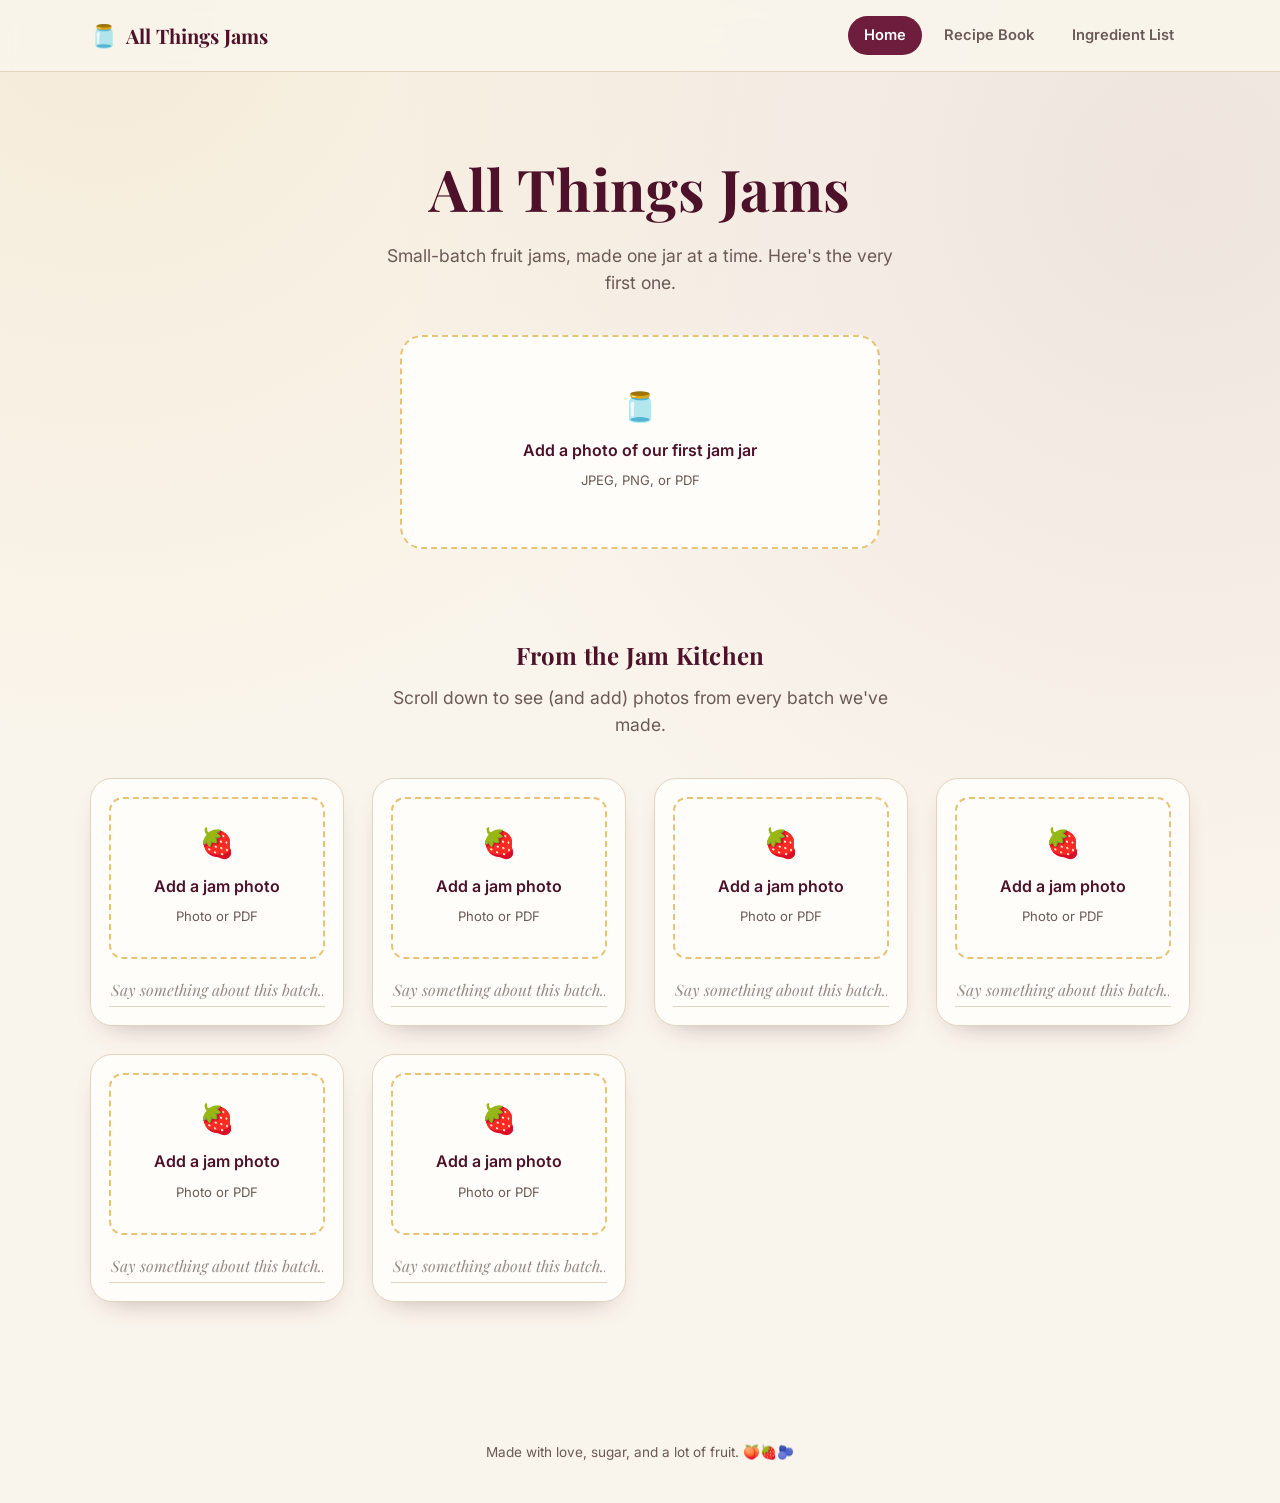
==== index.html @ bbb7286c "Add initial site: home, recipe book, ingredient list Static HTML/CSS/JS site with no build step or b" ====
<!DOCTYPE html>
<html lang="en">
<head>
  <meta charset="UTF-8" />
  <meta name="viewport" content="width=device-width, initial-scale=1.0" />
  <title>All Things Jams</title>
  <meta name="description" content="Home-made small-batch jams — the story, the jars, the recipes." />
  <link rel="preconnect" href="https://fonts.googleapis.com" />
  <link rel="preconnect" href="https://fonts.gstatic.com" crossorigin />
  <link href="https://fonts.googleapis.com/css2?family=Playfair+Display:wght@600;700&family=Inter:wght@400;500;600;700&display=swap" rel="stylesheet" />
  <link rel="stylesheet" href="css/styles.css" />
</head>
<body>

  <nav class="site-nav">
    <div class="site-nav__inner">
      <a class="site-nav__brand" href="index.html">
        <span class="site-nav__brand-mark" aria-hidden="true">🫙</span>
        All Things Jams
      </a>
      <ul class="site-nav__links">
        <li><a href="index.html" class="is-active">Home</a></li>
        <li><a href="recipe-book.html">Recipe Book</a></li>
        <li><a href="ingredients.html">Ingredient List</a></li>
      </ul>
    </div>
  </nav>

  <main>
    <section class="hero container">
      <h1 class="hero__title">All Things Jams</h1>
      <p class="hero__subtitle">Small-batch fruit jams, made one jar at a time. Here's the very first one.</p>
      <div class="hero__dropzone-wrap">
        <label class="dropzone dropzone--hero" for="heroFileInput" id="heroDropzone">
          <span class="dropzone__icon" aria-hidden="true">🫙</span>
          <span class="dropzone__label">Add a photo of our first jam jar</span>
          <span class="dropzone__hint">JPEG, PNG, or PDF</span>
          <span class="dropzone__filename"></span>
          <input type="file" id="heroFileInput" accept="image/*,.pdf" />
        </label>
      </div>
    </section>

    <section class="gallery container">
      <div class="gallery__heading">
        <h2>From the Jam Kitchen</h2>
        <p class="hero__subtitle" style="margin-bottom:0;">Scroll down to see (and add) photos from every batch we've made.</p>
      </div>
      <div class="gallery__grid" id="galleryGrid"></div>
    </section>
  </main>

  <footer class="site-footer">Made with love, sugar, and a lot of fruit. 🍑🍓🫐</footer>

  <script src="js/storage.js"></script>
  <script src="js/scroll-reveal.js"></script>
  <script src="js/home.js"></script>
</body>
</html>
---- css/styles.css ----
/* ==========================================================================
   All Things Jams — shared design system
   ========================================================================== */

:root {
  --color-bg: #faf5ec;
  --color-surface: #fffdf9;
  --color-surface-alt: #f4e9da;
  --color-primary: #6f1d3c;
  --color-primary-dark: #4d1229;
  --color-primary-soft: #9c3f61;
  --color-accent: #c8932f;
  --color-accent-soft: #e6c375;
  --color-text: #2c1a1f;
  --color-text-muted: #6b5a56;
  --color-border: #e3d4bf;
  --shadow-soft: 0 12px 30px -18px rgba(78, 24, 44, 0.45);
  --shadow-lift: 0 20px 45px -20px rgba(78, 24, 44, 0.55);
  --radius-lg: 22px;
  --radius-md: 14px;
  --radius-sm: 8px;
  --font-display: 'Playfair Display', Georgia, 'Times New Roman', serif;
  --font-body: 'Inter', -apple-system, BlinkMacSystemFont, 'Segoe UI', sans-serif;
}

* {
  box-sizing: border-box;
}

html {
  scroll-behavior: smooth;
}

body {
  margin: 0;
  background: var(--color-bg);
  background-image:
    radial-gradient(circle at 8% 0%, rgba(200, 147, 47, 0.10), transparent 40%),
    radial-gradient(circle at 92% 12%, rgba(111, 29, 60, 0.08), transparent 45%);
  color: var(--color-text);
  font-family: var(--font-body);
  line-height: 1.55;
  -webkit-font-smoothing: antialiased;
}

h1, h2, h3, h4 {
  font-family: var(--font-display);
  color: var(--color-primary-dark);
  margin: 0 0 0.4em;
  letter-spacing: 0.01em;
}

p {
  margin: 0 0 1em;
}

a {
  color: var(--color-primary);
}

button {
  font-family: inherit;
}

img {
  max-width: 100%;
  display: block;
}

.container {
  width: min(1100px, 92%);
  margin: 0 auto;
}

/* ---------------------------------------------------------------------- */
/* Site nav                                                                */
/* ---------------------------------------------------------------------- */

.site-nav {
  position: sticky;
  top: 0;
  z-index: 40;
  background: rgba(250, 245, 236, 0.9);
  backdrop-filter: blur(10px);
  border-bottom: 1px solid var(--color-border);
}

.site-nav__inner {
  width: min(1100px, 92%);
  margin: 0 auto;
  display: flex;
  align-items: center;
  justify-content: space-between;
  padding: 16px 0;
}

.site-nav__brand {
  font-family: var(--font-display);
  font-size: 1.25rem;
  font-weight: 700;
  color: var(--color-primary-dark);
  text-decoration: none;
  display: flex;
  align-items: center;
  gap: 8px;
}

.site-nav__brand-mark {
  font-size: 1.4rem;
}

.site-nav__links {
  display: flex;
  gap: 6px;
  list-style: none;
  margin: 0;
  padding: 0;
}

.site-nav__links a {
  display: inline-block;
  padding: 8px 16px;
  border-radius: 999px;
  text-decoration: none;
  color: var(--color-text-muted);
  font-weight: 600;
  font-size: 0.92rem;
  transition: background 0.2s ease, color 0.2s ease;
}

.site-nav__links a:hover {
  background: var(--color-surface-alt);
  color: var(--color-primary-dark);
}

.site-nav__links a.is-active {
  background: var(--color-primary);
  color: #fff;
}

/* ---------------------------------------------------------------------- */
/* Hero (home page)                                                        */
/* ---------------------------------------------------------------------- */

.hero {
  text-align: center;
  padding: 72px 0 48px;
}

.hero__title {
  font-size: clamp(2.4rem, 5vw, 3.6rem);
  margin-bottom: 0.15em;
}

.hero__subtitle {
  color: var(--color-text-muted);
  font-size: 1.1rem;
  max-width: 46ch;
  margin: 0 auto 2.2em;
}

.hero__dropzone-wrap {
  max-width: 480px;
  margin: 0 auto;
}

/* ---------------------------------------------------------------------- */
/* Drop-zone component                                                     */
/* ---------------------------------------------------------------------- */

.dropzone {
  display: flex;
  flex-direction: column;
  align-items: center;
  justify-content: center;
  gap: 8px;
  border: 2px dashed var(--color-accent-soft);
  border-radius: var(--radius-lg);
  background: var(--color-surface);
  padding: 36px 20px;
  cursor: pointer;
  text-align: center;
  transition: border-color 0.2s ease, background 0.2s ease, transform 0.2s ease;
}

.dropzone:hover {
  border-color: var(--color-accent);
  transform: translateY(-2px);
}

.dropzone:focus-within {
  outline: 3px solid var(--color-accent-soft);
  outline-offset: 2px;
}

.dropzone__icon {
  font-size: 1.8rem;
}

.dropzone__label {
  font-weight: 600;
  color: var(--color-primary-dark);
}

.dropzone__hint {
  font-size: 0.82rem;
  color: var(--color-text-muted);
}

.dropzone__filename {
  font-size: 0.82rem;
  color: var(--color-primary);
  font-weight: 600;
  word-break: break-all;
}

.dropzone input[type='file'] {
  position: absolute;
  width: 1px;
  height: 1px;
  opacity: 0;
  overflow: hidden;
}

.dropzone.has-file {
  border-style: solid;
  border-color: var(--color-primary-soft);
  background: #fff6ea;
}

.dropzone--hero {
  padding: 48px 24px;
}

.dropzone--compact {
  padding: 22px 14px;
  border-radius: var(--radius-md);
}

/* ---------------------------------------------------------------------- */
/* Scroll-reveal gallery (home page)                                       */
/* ---------------------------------------------------------------------- */

.gallery {
  padding: 40px 0 100px;
}

.gallery__heading {
  text-align: center;
  margin-bottom: 40px;
}

.gallery__grid {
  display: grid;
  grid-template-columns: repeat(auto-fit, minmax(240px, 1fr));
  gap: 28px;
}

.reveal {
  opacity: 0;
  transform: translateY(36px);
  transition: opacity 0.7s cubic-bezier(0.22, 0.61, 0.36, 1), transform 0.7s cubic-bezier(0.22, 0.61, 0.36, 1);
}

.reveal.is-visible {
  opacity: 1;
  transform: translateY(0);
}

.gallery-card {
  background: var(--color-surface);
  border-radius: var(--radius-lg);
  padding: 18px;
  box-shadow: var(--shadow-soft);
  border: 1px solid var(--color-border);
}

.gallery-card__caption {
  margin-top: 14px;
  width: 100%;
  border: none;
  background: transparent;
  border-bottom: 1px solid var(--color-border);
  font-family: var(--font-display);
  font-style: italic;
  font-size: 0.98rem;
  color: var(--color-text);
  padding: 6px 2px;
}

.gallery-card__caption:focus {
  outline: none;
  border-bottom-color: var(--color-accent);
}

.gallery-card__caption::placeholder {
  color: var(--color-text-muted);
  opacity: 0.7;
}

/* ---------------------------------------------------------------------- */
/* Buttons                                                                  */
/* ---------------------------------------------------------------------- */

.btn {
  display: inline-flex;
  align-items: center;
  justify-content: center;
  gap: 8px;
  border: none;
  border-radius: 999px;
  padding: 10px 22px;
  font-weight: 600;
  font-size: 0.92rem;
  cursor: pointer;
  transition: transform 0.15s ease, box-shadow 0.15s ease, background 0.15s ease;
}

.btn:active {
  transform: translateY(1px);
}

.btn--primary {
  background: var(--color-primary);
  color: #fff;
  box-shadow: var(--shadow-soft);
}

.btn--primary:hover {
  background: var(--color-primary-dark);
}

.btn--secondary {
  background: transparent;
  color: var(--color-primary);
  border: 1.5px solid var(--color-primary-soft);
}

.btn--secondary:hover {
  background: var(--color-surface-alt);
}

.btn--ghost {
  background: transparent;
  color: var(--color-text-muted);
  border: 1.5px solid var(--color-border);
}

.btn--ghost:hover {
  color: var(--color-text);
  border-color: var(--color-text-muted);
}

.btn--danger {
  background: transparent;
  color: #a23b3b;
  border: 1.5px solid #e2b8b8;
  padding: 6px 12px;
  font-size: 0.8rem;
}

.btn--danger:hover {
  background: #fbeeee;
}

.btn--sm {
  padding: 6px 14px;
  font-size: 0.82rem;
}

/* ---------------------------------------------------------------------- */
/* Recipe Book page                                                        */
/* ---------------------------------------------------------------------- */

.page-header {
  padding: 56px 0 20px;
  position: relative;
}

.page-header__title {
  font-size: clamp(2rem, 4vw, 2.8rem);
}

.page-header__subtitle {
  color: var(--color-text-muted);
  max-width: 60ch;
}

.hamburger-btn {
  position: absolute;
  top: 56px;
  right: 0;
  width: 48px;
  height: 48px;
  border-radius: 50%;
  border: 1px solid var(--color-border);
  background: var(--color-surface);
  display: flex;
  flex-direction: column;
  align-items: center;
  justify-content: center;
  gap: 5px;
  cursor: pointer;
  box-shadow: var(--shadow-soft);
}

.hamburger-btn span {
  display: block;
  width: 20px;
  height: 2px;
  background: var(--color-primary-dark);
  border-radius: 2px;
  transition: transform 0.2s ease, opacity 0.2s ease;
}

.hamburger-btn[aria-expanded='true'] span:nth-child(1) {
  transform: translateY(7px) rotate(45deg);
}

.hamburger-btn[aria-expanded='true'] span:nth-child(2) {
  opacity: 0;
}

.hamburger-btn[aria-expanded='true'] span:nth-child(3) {
  transform: translateY(-7px) rotate(-45deg);
}

.batches {
  display: flex;
  flex-direction: column;
  gap: 32px;
  padding: 20px 0 100px;
}

.batch-card {
  background: var(--color-surface);
  border: 1px solid var(--color-border);
  border-radius: var(--radius-lg);
  padding: 28px;
  box-shadow: var(--shadow-soft);
  transition: opacity 0.2s ease, max-height 0.2s ease;
}

.batch-card[hidden] {
  display: none;
}

.batch-card__header {
  display: flex;
  align-items: baseline;
  justify-content: space-between;
  gap: 20px;
  flex-wrap: wrap;
  border-bottom: 1px solid var(--color-border);
  padding-bottom: 18px;
  margin-bottom: 18px;
}

.batch-card__title {
  font-size: 1.5rem;
  margin: 0;
  white-space: nowrap;
}

.batch-card__fields {
  display: grid;
  grid-template-columns: repeat(auto-fit, minmax(160px, 1fr));
  gap: 14px;
  margin-bottom: 8px;
}

.field {
  display: flex;
  flex-direction: column;
  gap: 4px;
}

.field label {
  font-size: 0.72rem;
  text-transform: uppercase;
  letter-spacing: 0.06em;
  color: var(--color-text-muted);
  font-weight: 700;
}

.field input,
.field select,
.field textarea {
  font-family: inherit;
  font-size: 0.95rem;
  padding: 9px 12px;
  border-radius: var(--radius-sm);
  border: 1px solid var(--color-border);
  background: #fff;
  color: var(--color-text);
}

.field input:focus,
.field select:focus,
.field textarea:focus {
  outline: 2px solid var(--color-accent-soft);
  outline-offset: 1px;
  border-color: var(--color-accent);
}

.quantity-field {
  display: flex;
  gap: 6px;
}

.quantity-field input {
  flex: 1 1 auto;
  min-width: 0;
}

.quantity-field select {
  flex: 0 0 auto;
}

.ingredients-table {
  width: 100%;
  border-collapse: collapse;
  margin-top: 6px;
  font-size: 0.92rem;
}

.ingredients-table th {
  text-align: left;
  font-size: 0.72rem;
  text-transform: uppercase;
  letter-spacing: 0.05em;
  color: var(--color-text-muted);
  padding: 6px 8px;
  border-bottom: 1px solid var(--color-border);
}

.ingredients-table td {
  padding: 8px;
  border-bottom: 1px solid #f0e6d6;
}

.ingredients-table tr:last-child td {
  border-bottom: none;
}

.ingredients-empty {
  color: var(--color-text-muted);
  font-size: 0.9rem;
  font-style: italic;
  padding: 10px 4px;
}

/* ---------------------------------------------------------------------- */
/* Hamburger side panel                                                    */
/* ---------------------------------------------------------------------- */

.panel-overlay {
  position: fixed;
  inset: 0;
  background: rgba(44, 26, 31, 0.4);
  opacity: 0;
  pointer-events: none;
  transition: opacity 0.25s ease;
  z-index: 50;
}

.panel-overlay.is-open {
  opacity: 1;
  pointer-events: auto;
}

.side-panel {
  position: fixed;
  top: 0;
  right: 0;
  height: 100%;
  width: min(420px, 92vw);
  background: var(--color-bg);
  box-shadow: -20px 0 45px -20px rgba(78, 24, 44, 0.5);
  transform: translateX(100%);
  transition: transform 0.3s cubic-bezier(0.22, 0.61, 0.36, 1);
  z-index: 51;
  overflow-y: auto;
  padding: 28px 24px 60px;
}

.side-panel.is-open {
  transform: translateX(0);
}

.side-panel__close {
  background: none;
  border: none;
  font-size: 1.3rem;
  cursor: pointer;
  color: var(--color-text-muted);
  float: right;
}

.side-panel h3 {
  font-size: 1.15rem;
  margin-top: 30px;
}

.side-panel h3:first-of-type {
  margin-top: 6px;
}

fieldset {
  border: none;
  padding: 0;
  margin: 0 0 18px;
}

.tabs {
  display: flex;
  gap: 6px;
  margin-bottom: 14px;
}

.tabs button {
  flex: 1;
  padding: 8px 6px;
  border-radius: var(--radius-sm);
  border: 1px solid var(--color-border);
  background: var(--color-surface);
  color: var(--color-text-muted);
  font-weight: 600;
  font-size: 0.8rem;
  cursor: pointer;
}

.tabs button.is-active {
  background: var(--color-primary);
  border-color: var(--color-primary);
  color: #fff;
}

.tab-panel {
  display: none;
}

.tab-panel.is-active {
  display: block;
}

.ingredient-row {
  display: grid;
  grid-template-columns: 2fr 1fr 1fr auto;
  gap: 8px;
  margin-bottom: 8px;
  align-items: center;
}

.parse-results-table {
  width: 100%;
  border-collapse: collapse;
  margin: 10px 0;
  font-size: 0.85rem;
}

.parse-results-table th {
  text-align: left;
  font-size: 0.68rem;
  text-transform: uppercase;
  color: var(--color-text-muted);
  padding: 4px 4px;
}

.parse-results-table td {
  padding: 4px 4px;
}

.parse-results-table input {
  width: 100%;
  padding: 5px 7px;
  font-size: 0.85rem;
  border-radius: var(--radius-sm);
  border: 1px solid var(--color-border);
}

.help-text {
  font-size: 0.78rem;
  color: var(--color-text-muted);
  margin: -6px 0 12px;
}

.badge {
  display: inline-block;
  padding: 2px 9px;
  border-radius: 999px;
  background: var(--color-surface-alt);
  color: var(--color-primary-dark);
  font-size: 0.7rem;
  font-weight: 700;
  text-transform: uppercase;
  letter-spacing: 0.04em;
}

/* ---------------------------------------------------------------------- */
/* Ingredient list / checklist page                                        */
/* ---------------------------------------------------------------------- */

.checklist {
  list-style: none;
  margin: 0;
  padding: 0;
  display: flex;
  flex-direction: column;
  gap: 2px;
  background: var(--color-surface);
  border: 1px solid var(--color-border);
  border-radius: var(--radius-lg);
  overflow: hidden;
  box-shadow: var(--shadow-soft);
}

.checklist li {
  display: flex;
  align-items: center;
  gap: 14px;
  padding: 14px 20px;
  border-bottom: 1px solid #f0e6d6;
}

.checklist li:last-child {
  border-bottom: none;
}

.checklist input[type='checkbox'] {
  width: 20px;
  height: 20px;
  accent-color: var(--color-primary);
}

.checklist__name {
  flex: 1;
  font-weight: 600;
}

.checklist__qty {
  color: var(--color-text-muted);
  font-size: 0.9rem;
}

.checklist li.is-checked .checklist__name {
  text-decoration: line-through;
  color: var(--color-text-muted);
}

.empty-state {
  text-align: center;
  padding: 60px 20px;
  color: var(--color-text-muted);
}

.page-actions {
  display: flex;
  justify-content: flex-end;
  gap: 10px;
  margin-bottom: 20px;
}

footer.site-footer {
  text-align: center;
  padding: 40px 0;
  color: var(--color-text-muted);
  font-size: 0.85rem;
}

@media (max-width: 640px) {
  .hamburger-btn {
    top: 44px;
  }
  .batch-card__header {
    flex-direction: column;
    align-items: flex-start;
  }
  .ingredient-row {
    grid-template-columns: 1fr;
  }
}
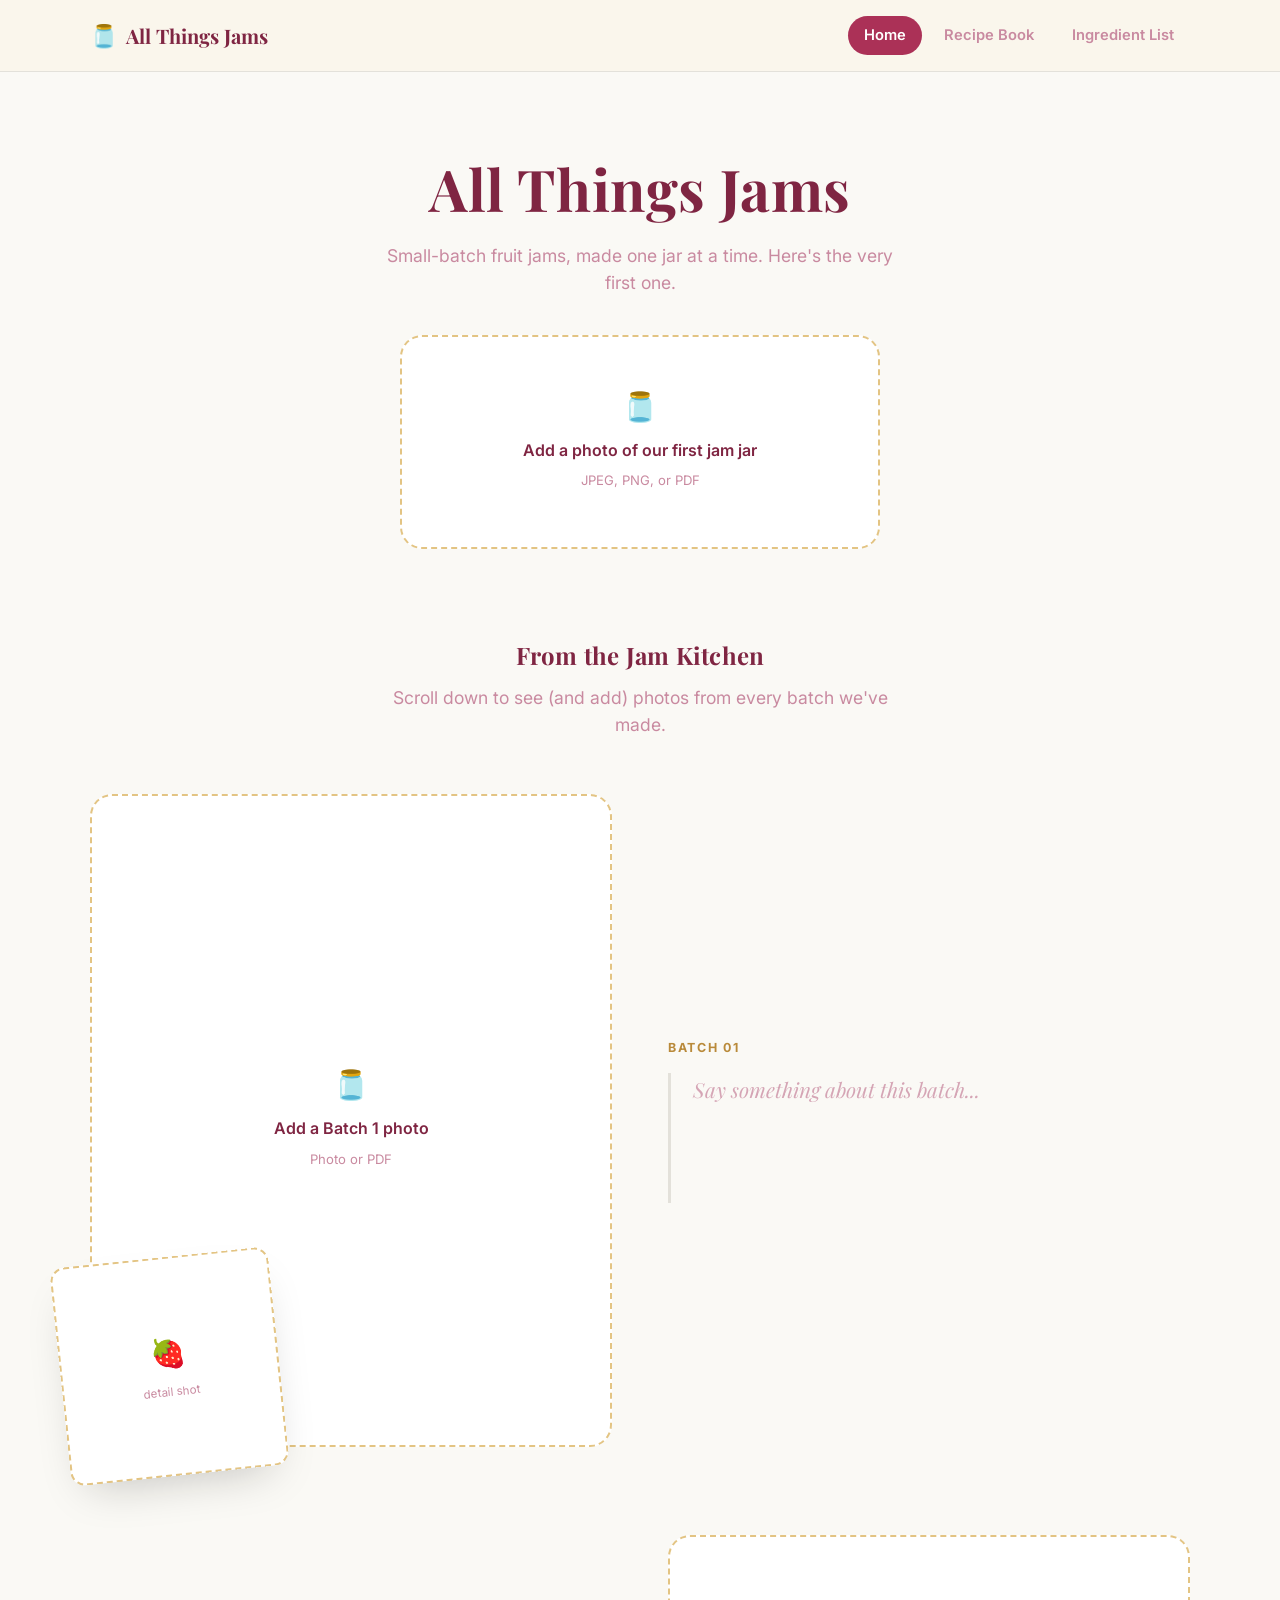
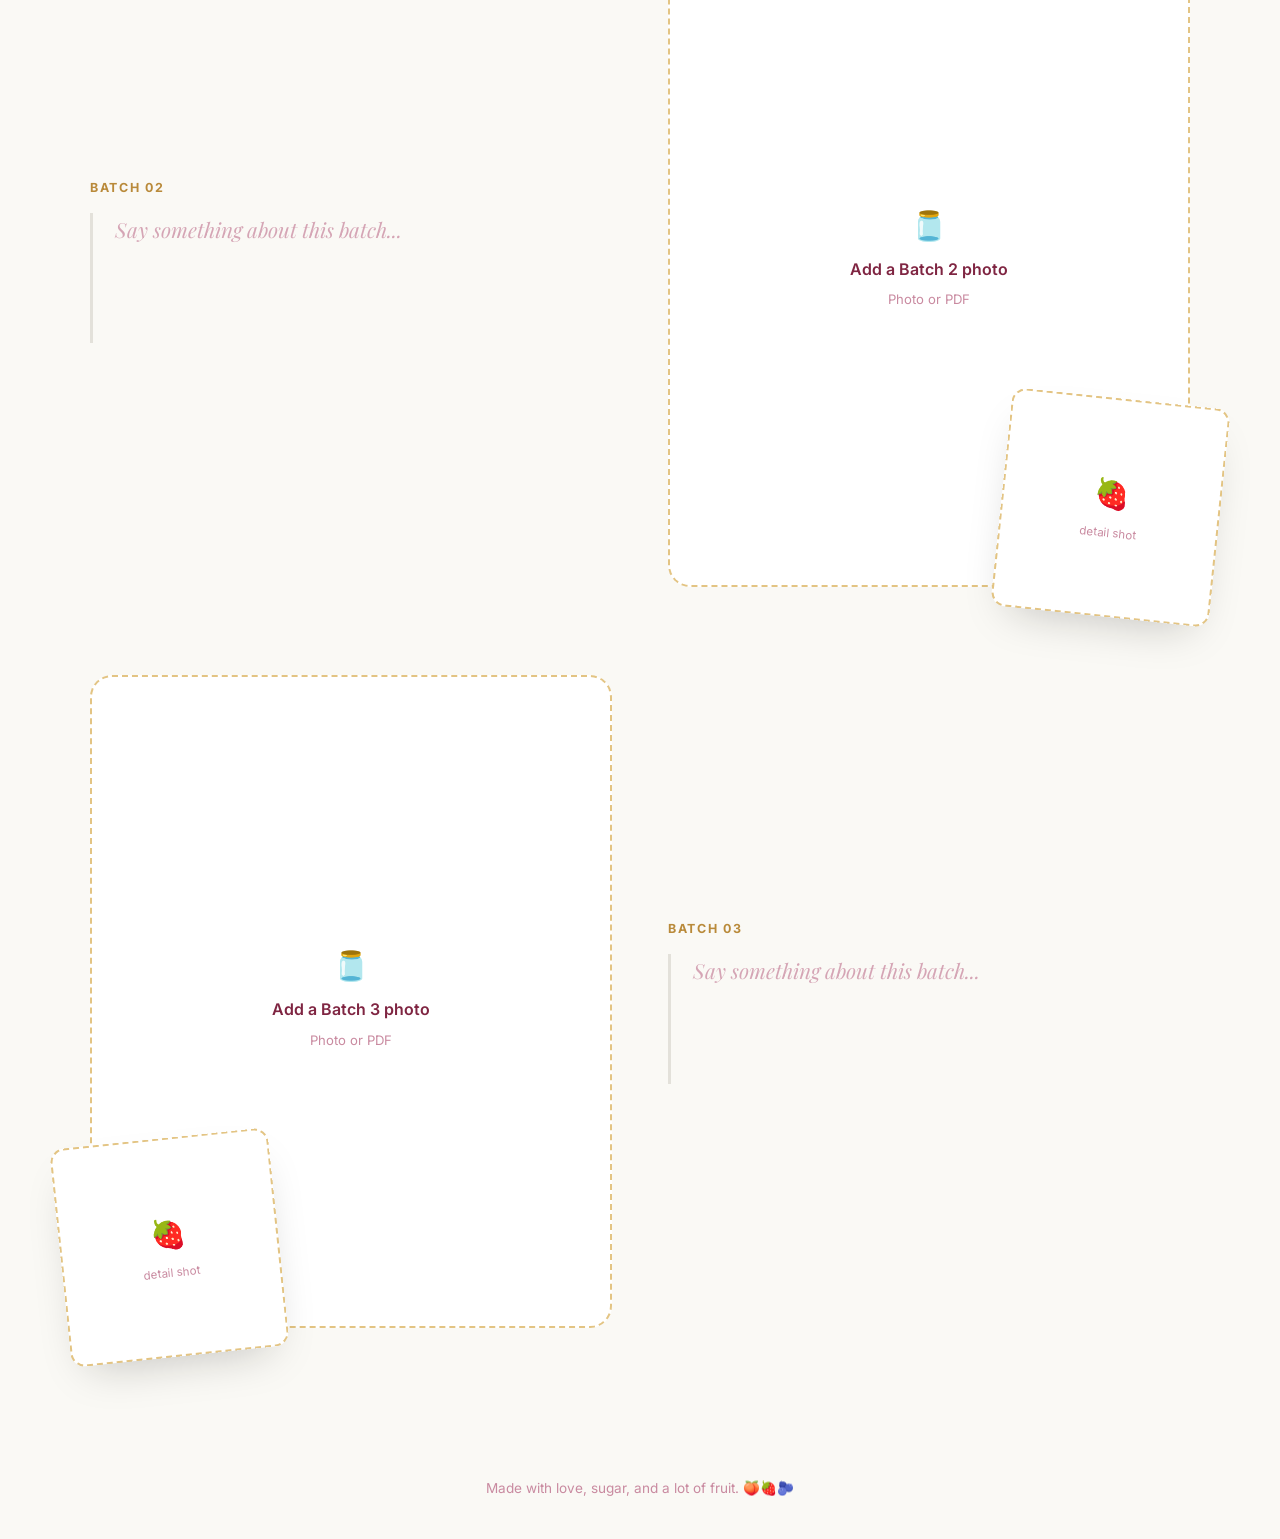
==== commit f3c9e7bd: "Redesign palette and rebuild Jam Kitchen as alternating batch sections Switch to a cream-white backg" ====
--- a/index.html
+++ b/index.html
@@ -46,7 +46,7 @@
         <h2>From the Jam Kitchen</h2>
         <p class="hero__subtitle" style="margin-bottom:0;">Scroll down to see (and add) photos from every batch we've made.</p>
       </div>
-      <div class="gallery__grid" id="galleryGrid"></div>
+      <div class="kitchen-sections" id="kitchenSections"></div>
     </section>
   </main>
 
--- a/css/styles.css
+++ b/css/styles.css
@@ -3,19 +3,19 @@
    ========================================================================== */
 
 :root {
-  --color-bg: #faf5ec;
-  --color-surface: #fffdf9;
-  --color-surface-alt: #f4e9da;
-  --color-primary: #6f1d3c;
-  --color-primary-dark: #4d1229;
-  --color-primary-soft: #9c3f61;
-  --color-accent: #c8932f;
-  --color-accent-soft: #e6c375;
-  --color-text: #2c1a1f;
-  --color-text-muted: #6b5a56;
-  --color-border: #e3d4bf;
-  --shadow-soft: 0 12px 30px -18px rgba(78, 24, 44, 0.45);
-  --shadow-lift: 0 20px 45px -20px rgba(78, 24, 44, 0.55);
+  --color-bg: #faf9f5;
+  --color-surface: #ffffff;
+  --color-surface-alt: #f1efe8;
+  --color-primary: #ab3157;
+  --color-primary-dark: #7f2542;
+  --color-primary-soft: #d99cb2;
+  --color-accent: #b98a3a;
+  --color-accent-soft: #e3c483;
+  --color-text: #a8415f;
+  --color-text-muted: #c98aa0;
+  --color-border: #e3e1da;
+  --shadow-soft: 0 12px 30px -18px rgba(30, 28, 26, 0.18);
+  --shadow-lift: 0 20px 45px -20px rgba(20, 18, 17, 0.25);
   --radius-lg: 22px;
   --radius-md: 14px;
   --radius-sm: 8px;
@@ -34,9 +34,6 @@
 body {
   margin: 0;
   background: var(--color-bg);
-  background-image:
-    radial-gradient(circle at 8% 0%, rgba(200, 147, 47, 0.10), transparent 40%),
-    radial-gradient(circle at 92% 12%, rgba(111, 29, 60, 0.08), transparent 45%);
   color: var(--color-text);
   font-family: var(--font-body);
   line-height: 1.55;
@@ -225,7 +222,7 @@
 .dropzone.has-file {
   border-style: solid;
   border-color: var(--color-primary-soft);
-  background: #fff6ea;
+  background: #fbeef1;
 }
 
 .dropzone--hero {
@@ -242,18 +239,12 @@
 /* ---------------------------------------------------------------------- */
 
 .gallery {
-  padding: 40px 0 100px;
+  padding: 40px 0 110px;
 }
 
 .gallery__heading {
   text-align: center;
-  margin-bottom: 40px;
-}
-
-.gallery__grid {
-  display: grid;
-  grid-template-columns: repeat(auto-fit, minmax(240px, 1fr));
-  gap: 28px;
+  margin-bottom: 56px;
 }
 
 .reveal {
@@ -267,25 +258,117 @@
   transform: translateY(0);
 }
 
-.gallery-card {
+.kitchen-sections {
+  display: flex;
+  flex-direction: column;
+  gap: 88px;
+}
+
+.kitchen-section {
+  display: grid;
+  grid-template-columns: 1fr 1fr;
+  gap: 56px;
+  align-items: center;
+}
+
+.kitchen-section__media {
+  position: relative;
+  order: 1;
+}
+
+.kitchen-section__text {
+  order: 2;
+}
+
+.kitchen-section--reverse .kitchen-section__media {
+  order: 2;
+}
+
+.kitchen-section--reverse .kitchen-section__text {
+  order: 1;
+}
+
+.dropzone--kitchen {
+  aspect-ratio: 4 / 5;
+  padding: 20px;
+}
+
+.dropzone--kitchen-detail {
+  position: absolute;
+  width: 42%;
+  aspect-ratio: 1 / 1;
+  bottom: -30px;
+  left: -30px;
+  padding: 10px;
+  border-radius: var(--radius-md);
+  transform: rotate(-6deg);
+  box-shadow: var(--shadow-lift);
   background: var(--color-surface);
-  border-radius: var(--radius-lg);
-  padding: 18px;
-  box-shadow: var(--shadow-soft);
-  border: 1px solid var(--color-border);
-}
-
-.gallery-card__caption {
-  margin-top: 14px;
+}
+
+.kitchen-section--reverse .dropzone--kitchen-detail {
+  left: auto;
+  right: -30px;
+  transform: rotate(6deg);
+}
+
+.dropzone--kitchen-detail .dropzone__label,
+.dropzone--kitchen-detail .dropzone__hint {
+  font-size: 0.72rem;
+}
+
+.kitchen-section__eyebrow {
+  display: block;
+  text-transform: uppercase;
+  letter-spacing: 0.14em;
+  font-size: 0.78rem;
+  font-weight: 700;
+  color: var(--color-accent);
+  margin-bottom: 16px;
+}
+
+.kitchen-section__caption {
+  display: block;
   width: 100%;
+  min-height: 130px;
   border: none;
+  border-left: 3px solid var(--color-border);
   background: transparent;
-  border-bottom: 1px solid var(--color-border);
+  resize: none;
   font-family: var(--font-display);
   font-style: italic;
-  font-size: 0.98rem;
+  font-size: 1.3rem;
+  line-height: 1.55;
   color: var(--color-text);
-  padding: 6px 2px;
+  padding: 0 0 0 22px;
+}
+
+.kitchen-section__caption:focus {
+  outline: none;
+  border-left-color: var(--color-accent);
+}
+
+.kitchen-section__caption::placeholder {
+  color: var(--color-text-muted);
+  opacity: 0.75;
+}
+
+@media (max-width: 780px) {
+  .kitchen-section {
+    grid-template-columns: 1fr;
+    gap: 36px;
+  }
+  .kitchen-section__media,
+  .kitchen-section--reverse .kitchen-section__media {
+    order: 1;
+  }
+  .kitchen-section__text,
+  .kitchen-section--reverse .kitchen-section__text {
+    order: 2;
+  }
+  .dropzone--kitchen-detail {
+    width: 38%;
+  }
 }
 
 .gallery-card__caption:focus {
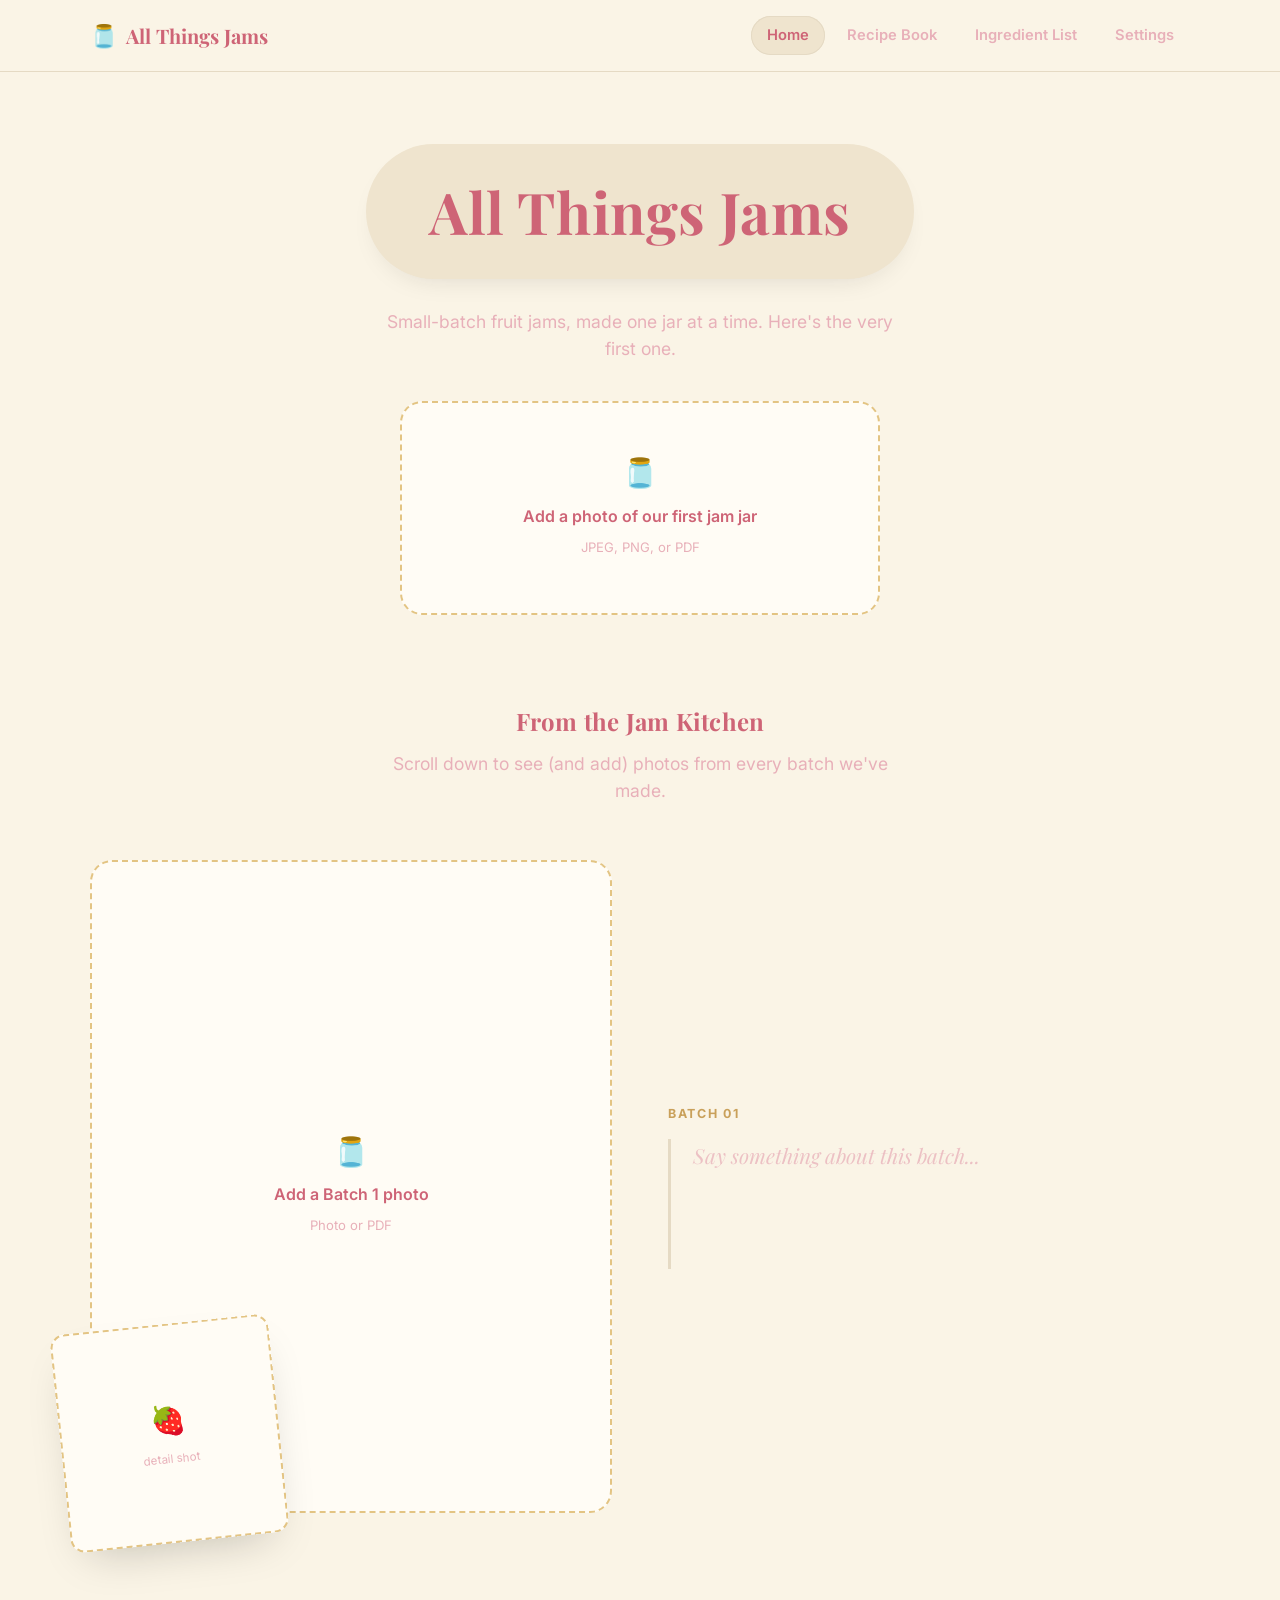
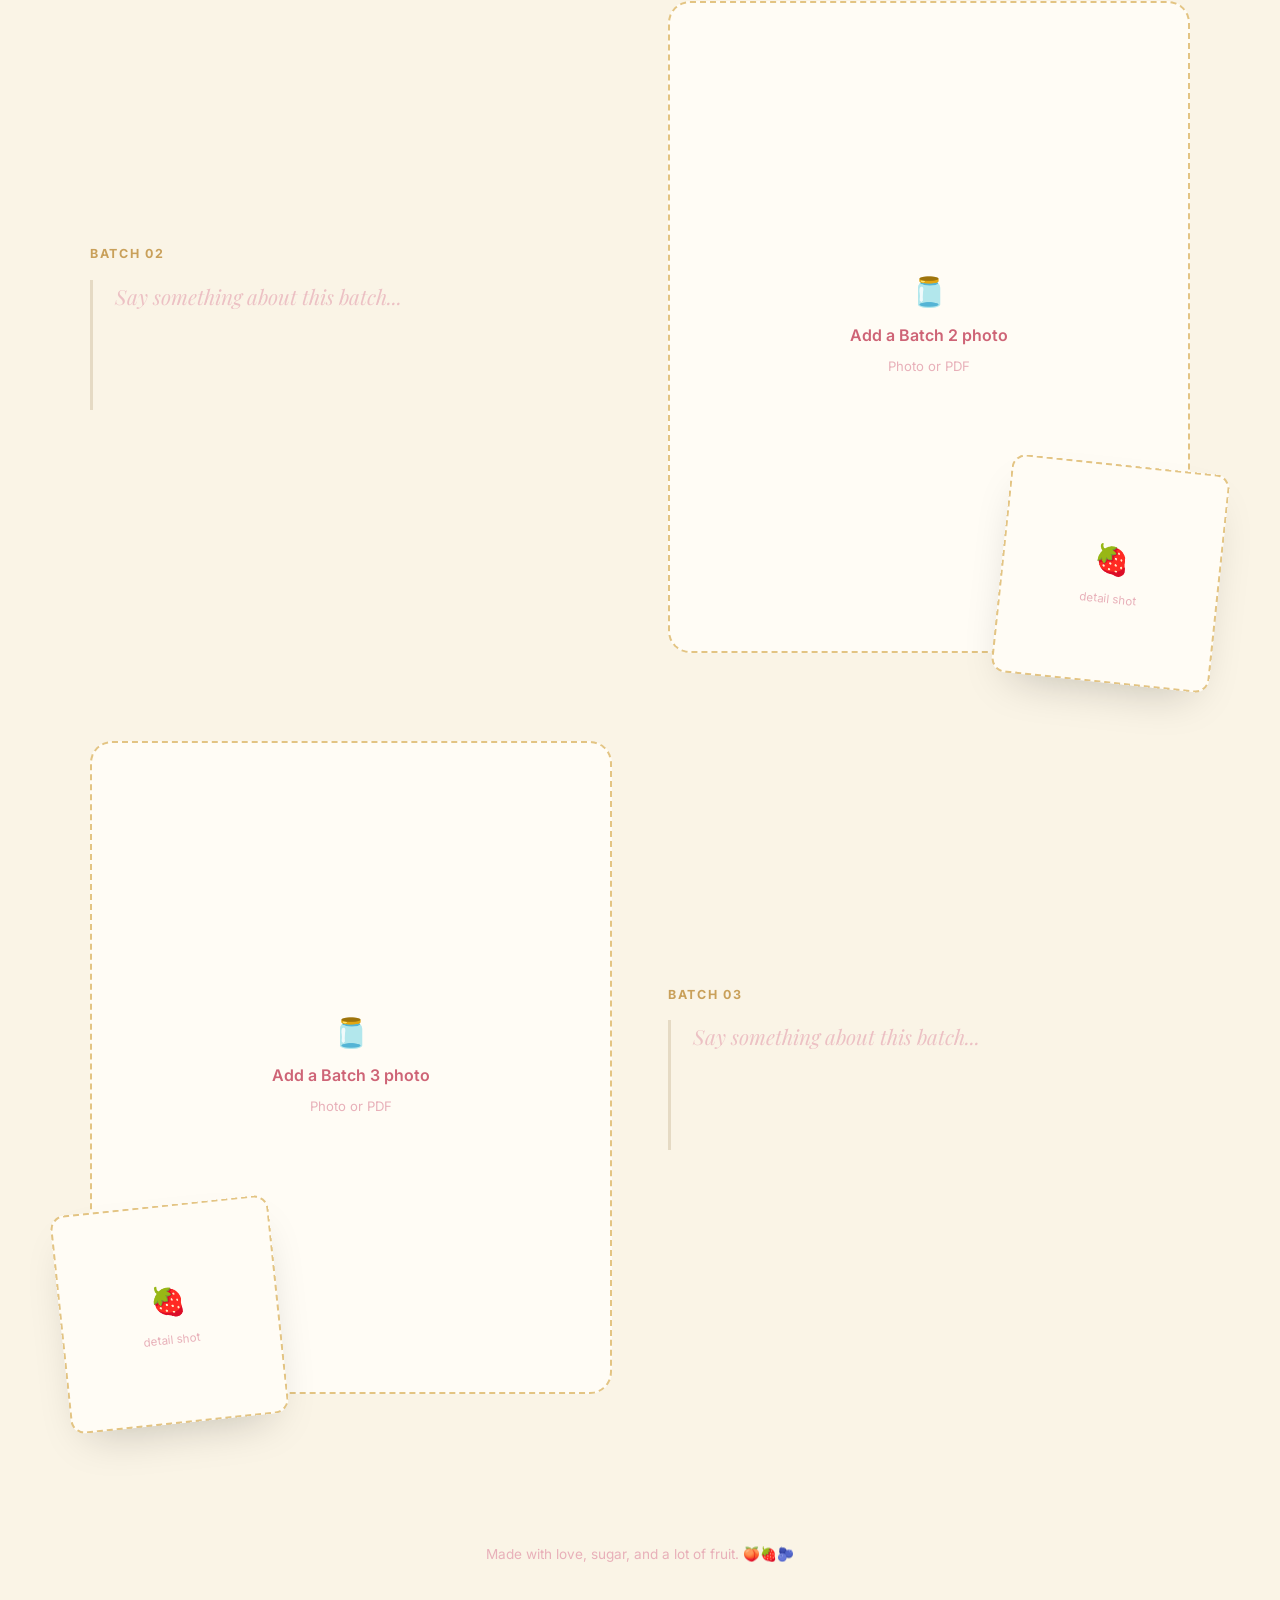
==== commit 84d8b6d9: "Add dark mode and a Settings tab Settings sits after Ingredient List in the nav and offers System / " ====
--- a/index.html
+++ b/index.html
@@ -9,6 +9,7 @@
   <link rel="preconnect" href="https://fonts.gstatic.com" crossorigin />
   <link href="https://fonts.googleapis.com/css2?family=Playfair+Display:wght@600;700&family=Inter:wght@400;500;600;700&display=swap" rel="stylesheet" />
   <link rel="stylesheet" href="css/styles.css" />
+  <script src="js/theme.js"></script>
 </head>
 <body>
 
@@ -22,6 +23,7 @@
         <li><a href="index.html" class="is-active">Home</a></li>
         <li><a href="recipe-book.html">Recipe Book</a></li>
         <li><a href="ingredients.html">Ingredient List</a></li>
+        <li><a href="settings.html">Settings</a></li>
       </ul>
     </div>
   </nav>
--- a/css/styles.css
+++ b/css/styles.css
@@ -3,24 +3,90 @@
    ========================================================================== */
 
 :root {
-  --color-bg: #faf9f5;
-  --color-surface: #ffffff;
-  --color-surface-alt: #f1efe8;
-  --color-primary: #ab3157;
-  --color-primary-dark: #7f2542;
-  --color-primary-soft: #d99cb2;
-  --color-accent: #b98a3a;
+  --color-bg: #faf4e6;
+  --color-surface: #fffcf5;
+  --color-surface-alt: #efe4ce;
+  --color-surface-tint: #fceef0;
+  --color-primary: #e08594;
+  --color-primary-dark: #ce6476;
+  --color-primary-soft: #f0ccd2;
+  --color-accent: #c9a05a;
   --color-accent-soft: #e3c483;
-  --color-text: #a8415f;
-  --color-text-muted: #c98aa0;
-  --color-border: #e3e1da;
+  --color-text: #e08594;
+  --color-text-muted: #e8b0b9;
+  --color-border: #e5dac4;
+  --color-divider: #f0e6d6;
+  --color-input-bg: #ffffff;
+  --color-on-primary: #ffffff;
+  --color-nav-bg: rgba(250, 244, 230, 0.9);
+  --color-overlay: rgba(44, 26, 31, 0.4);
+  --color-danger: #a23b3b;
+  --color-danger-border: #e2b8b8;
+  --color-danger-bg: #fbeeee;
   --shadow-soft: 0 12px 30px -18px rgba(30, 28, 26, 0.18);
   --shadow-lift: 0 20px 45px -20px rgba(20, 18, 17, 0.25);
+  --shadow-panel: -20px 0 45px -20px rgba(78, 24, 44, 0.5);
   --radius-lg: 22px;
   --radius-md: 14px;
   --radius-sm: 8px;
   --font-display: 'Playfair Display', Georgia, 'Times New Roman', serif;
   --font-body: 'Inter', -apple-system, BlinkMacSystemFont, 'Segoe UI', sans-serif;
+}
+
+/* Dark theme. Applied when the viewer's system is dark (unless they chose
+   light explicitly), or when they pick dark in Settings. */
+@media (prefers-color-scheme: dark) {
+  :root:not([data-theme='light']) {
+    --color-bg: #1a181c;
+    --color-surface: #232128;
+    --color-surface-alt: #2d2a33;
+    --color-surface-tint: #3a2a30;
+    --color-primary: #e08594;
+    --color-primary-dark: #ee9ba8;
+    --color-primary-soft: #6b4752;
+    --color-accent: #d4af6a;
+    --color-accent-soft: #8a6f3d;
+    --color-text: #e8a3ae;
+    --color-text-muted: #b98d96;
+    --color-border: #3a3741;
+    --color-divider: #322f3a;
+    --color-input-bg: #2a272f;
+    --color-on-primary: #2a1218;
+    --color-nav-bg: rgba(26, 24, 28, 0.9);
+    --color-overlay: rgba(0, 0, 0, 0.55);
+    --color-danger: #e08080;
+    --color-danger-border: #6b3c3c;
+    --color-danger-bg: #3a2525;
+    --shadow-soft: 0 12px 30px -18px rgba(0, 0, 0, 0.6);
+    --shadow-lift: 0 20px 45px -20px rgba(0, 0, 0, 0.7);
+    --shadow-panel: -20px 0 45px -20px rgba(0, 0, 0, 0.7);
+  }
+}
+
+:root[data-theme='dark'] {
+  --color-bg: #1a181c;
+  --color-surface: #232128;
+  --color-surface-alt: #2d2a33;
+  --color-surface-tint: #3a2a30;
+  --color-primary: #e08594;
+  --color-primary-dark: #ee9ba8;
+  --color-primary-soft: #6b4752;
+  --color-accent: #d4af6a;
+  --color-accent-soft: #8a6f3d;
+  --color-text: #e8a3ae;
+  --color-text-muted: #b98d96;
+  --color-border: #3a3741;
+  --color-divider: #322f3a;
+  --color-input-bg: #2a272f;
+  --color-on-primary: #2a1218;
+  --color-nav-bg: rgba(26, 24, 28, 0.9);
+  --color-overlay: rgba(0, 0, 0, 0.55);
+  --color-danger: #e08080;
+  --color-danger-border: #6b3c3c;
+  --color-danger-bg: #3a2525;
+  --shadow-soft: 0 12px 30px -18px rgba(0, 0, 0, 0.6);
+  --shadow-lift: 0 20px 45px -20px rgba(0, 0, 0, 0.7);
+  --shadow-panel: -20px 0 45px -20px rgba(0, 0, 0, 0.7);
 }
 
 * {
@@ -77,7 +143,7 @@
   position: sticky;
   top: 0;
   z-index: 40;
-  background: rgba(250, 245, 236, 0.9);
+  background: var(--color-nav-bg);
   backdrop-filter: blur(10px);
   border-bottom: 1px solid var(--color-border);
 }
@@ -131,8 +197,9 @@
 }
 
 .site-nav__links a.is-active {
-  background: var(--color-primary);
-  color: #fff;
+  background: var(--color-surface-alt);
+  color: var(--color-primary-dark);
+  box-shadow: inset 0 0 0 1px var(--color-border);
 }
 
 /* ---------------------------------------------------------------------- */
@@ -145,8 +212,13 @@
 }
 
 .hero__title {
+  display: inline-block;
   font-size: clamp(2.4rem, 5vw, 3.6rem);
-  margin-bottom: 0.15em;
+  margin-bottom: 0.5em;
+  background: var(--color-surface-alt);
+  padding: 0.4em 1.1em;
+  border-radius: 999px;
+  box-shadow: var(--shadow-soft);
 }
 
 .hero__subtitle {
@@ -222,7 +294,7 @@
 .dropzone.has-file {
   border-style: solid;
   border-color: var(--color-primary-soft);
-  background: #fbeef1;
+  background: var(--color-surface-tint);
 }
 
 .dropzone--hero {
@@ -405,7 +477,7 @@
 
 .btn--primary {
   background: var(--color-primary);
-  color: #fff;
+  color: var(--color-on-primary);
   box-shadow: var(--shadow-soft);
 }
 
@@ -436,14 +508,14 @@
 
 .btn--danger {
   background: transparent;
-  color: #a23b3b;
-  border: 1.5px solid #e2b8b8;
+  color: var(--color-danger);
+  border: 1.5px solid var(--color-danger-border);
   padding: 6px 12px;
   font-size: 0.8rem;
 }
 
 .btn--danger:hover {
-  background: #fbeeee;
+  background: var(--color-danger-bg);
 }
 
 .btn--sm {
@@ -574,7 +646,7 @@
   padding: 9px 12px;
   border-radius: var(--radius-sm);
   border: 1px solid var(--color-border);
-  background: #fff;
+  background: var(--color-input-bg);
   color: var(--color-text);
 }
 
@@ -619,7 +691,7 @@
 
 .ingredients-table td {
   padding: 8px;
-  border-bottom: 1px solid #f0e6d6;
+  border-bottom: 1px solid var(--color-divider);
 }
 
 .ingredients-table tr:last-child td {
@@ -640,7 +712,7 @@
 .panel-overlay {
   position: fixed;
   inset: 0;
-  background: rgba(44, 26, 31, 0.4);
+  background: var(--color-overlay);
   opacity: 0;
   pointer-events: none;
   transition: opacity 0.25s ease;
@@ -659,7 +731,7 @@
   height: 100%;
   width: min(420px, 92vw);
   background: var(--color-bg);
-  box-shadow: -20px 0 45px -20px rgba(78, 24, 44, 0.5);
+  box-shadow: var(--shadow-panel);
   transform: translateX(100%);
   transition: transform 0.3s cubic-bezier(0.22, 0.61, 0.36, 1);
   z-index: 51;
@@ -716,7 +788,7 @@
 .tabs button.is-active {
   background: var(--color-primary);
   border-color: var(--color-primary);
-  color: #fff;
+  color: var(--color-on-primary);
 }
 
 .tab-panel {
@@ -803,7 +875,7 @@
   align-items: center;
   gap: 14px;
   padding: 14px 20px;
-  border-bottom: 1px solid #f0e6d6;
+  border-bottom: 1px solid var(--color-divider);
 }
 
 .checklist li:last-child {
@@ -863,3 +935,83 @@
     grid-template-columns: 1fr;
   }
 }
+
+/* ---------------------------------------------------------------------- */
+/* Settings page                                                           */
+/* ---------------------------------------------------------------------- */
+
+.settings-card {
+  background: var(--color-surface);
+  border: 1px solid var(--color-border);
+  border-radius: var(--radius-lg);
+  padding: 28px;
+  box-shadow: var(--shadow-soft);
+  margin-bottom: 28px;
+}
+
+.settings-card__title {
+  font-size: 1.3rem;
+  margin-bottom: 0.3em;
+}
+
+.settings-card__hint {
+  color: var(--color-text-muted);
+  font-size: 0.92rem;
+  max-width: 62ch;
+}
+
+.settings-card__summary {
+  font-weight: 600;
+  margin-bottom: 1em;
+}
+
+.theme-options {
+  display: flex;
+  flex-wrap: wrap;
+  gap: 12px;
+  margin: 18px 0 8px;
+}
+
+.theme-option {
+  display: flex;
+  align-items: center;
+  gap: 10px;
+  padding: 12px 20px;
+  border-radius: 999px;
+  border: 1.5px solid var(--color-border);
+  background: var(--color-surface);
+  color: var(--color-text);
+  font-weight: 600;
+  font-size: 0.92rem;
+  cursor: pointer;
+  transition: border-color 0.2s ease, background 0.2s ease;
+}
+
+.theme-option:hover {
+  border-color: var(--color-primary);
+}
+
+.theme-option.is-active {
+  background: var(--color-surface-alt);
+  border-color: var(--color-primary);
+  color: var(--color-primary-dark);
+}
+
+.theme-option__swatch {
+  width: 18px;
+  height: 18px;
+  border-radius: 50%;
+  border: 1px solid var(--color-border);
+}
+
+.theme-option__swatch--light {
+  background: #faf4e6;
+}
+
+.theme-option__swatch--dark {
+  background: #1a181c;
+}
+
+.theme-option__swatch--system {
+  background: linear-gradient(135deg, #faf4e6 0 50%, #1a181c 50% 100%);
+}
